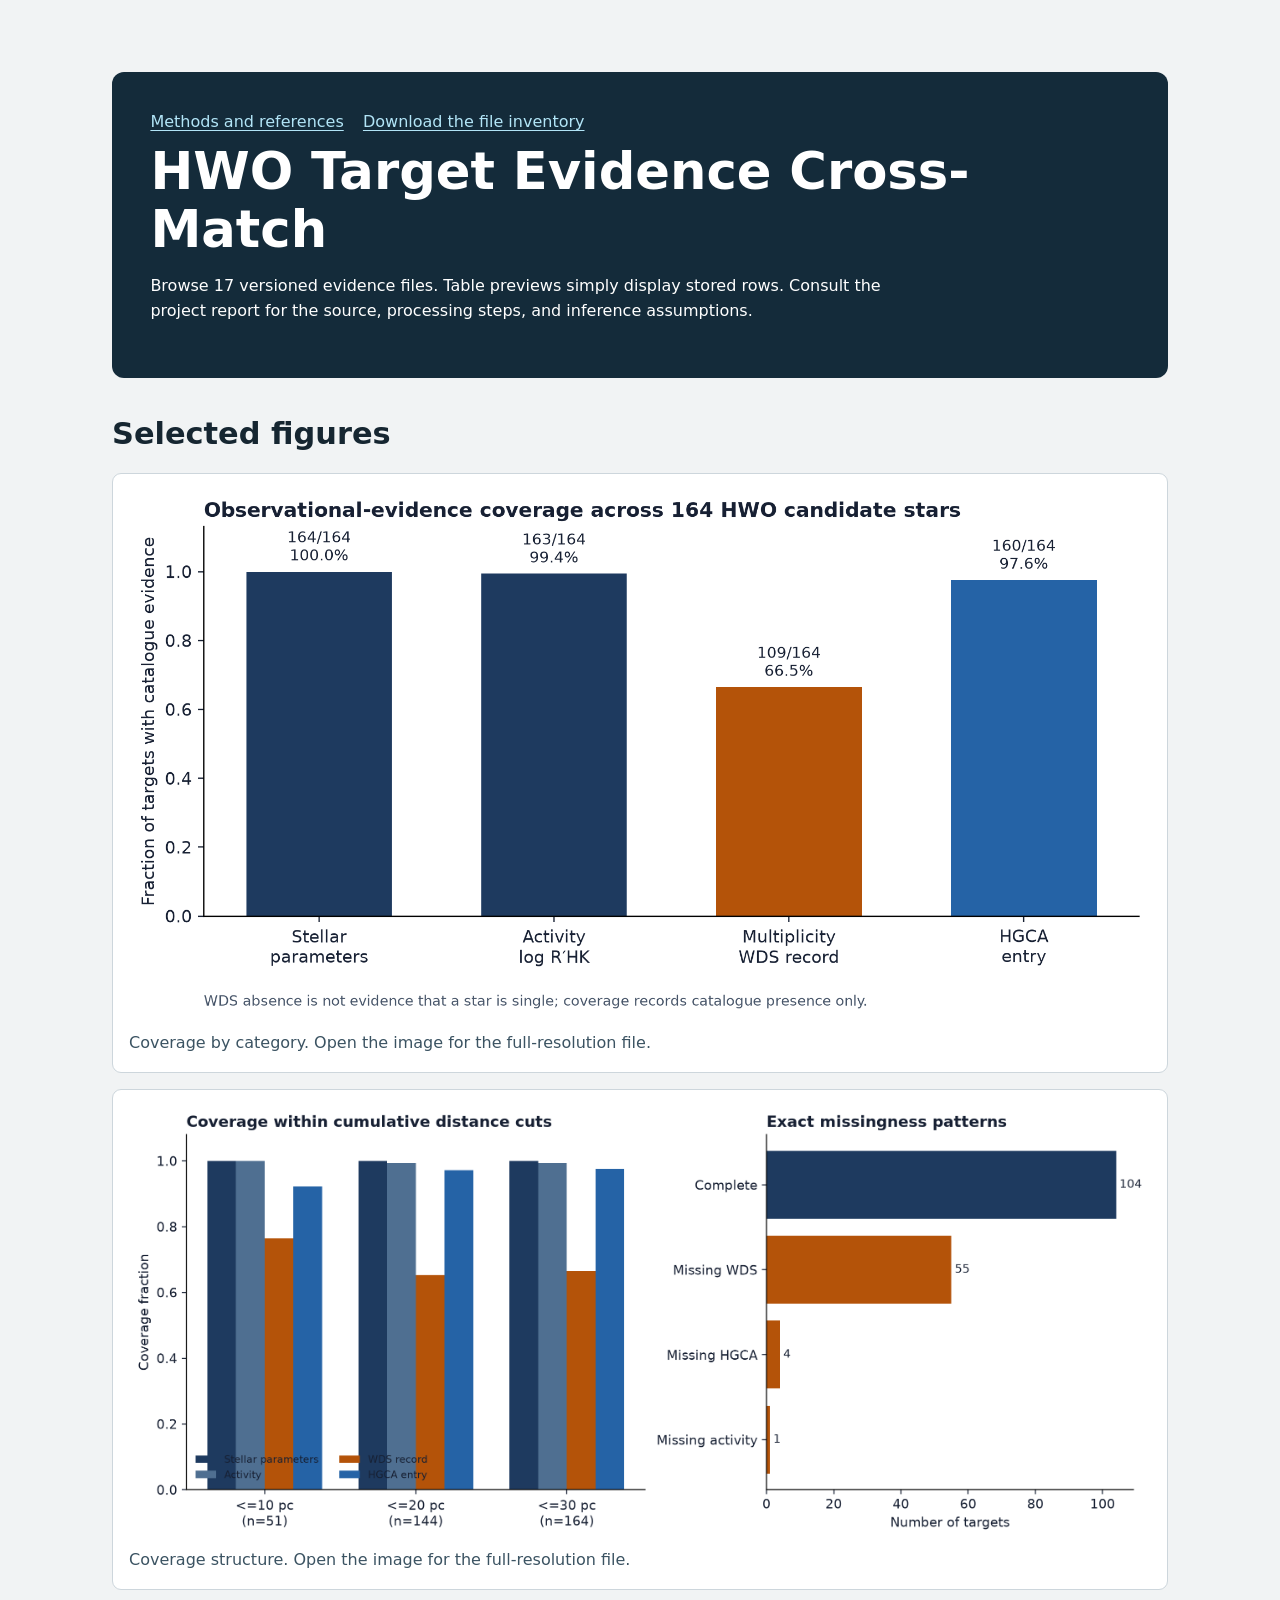
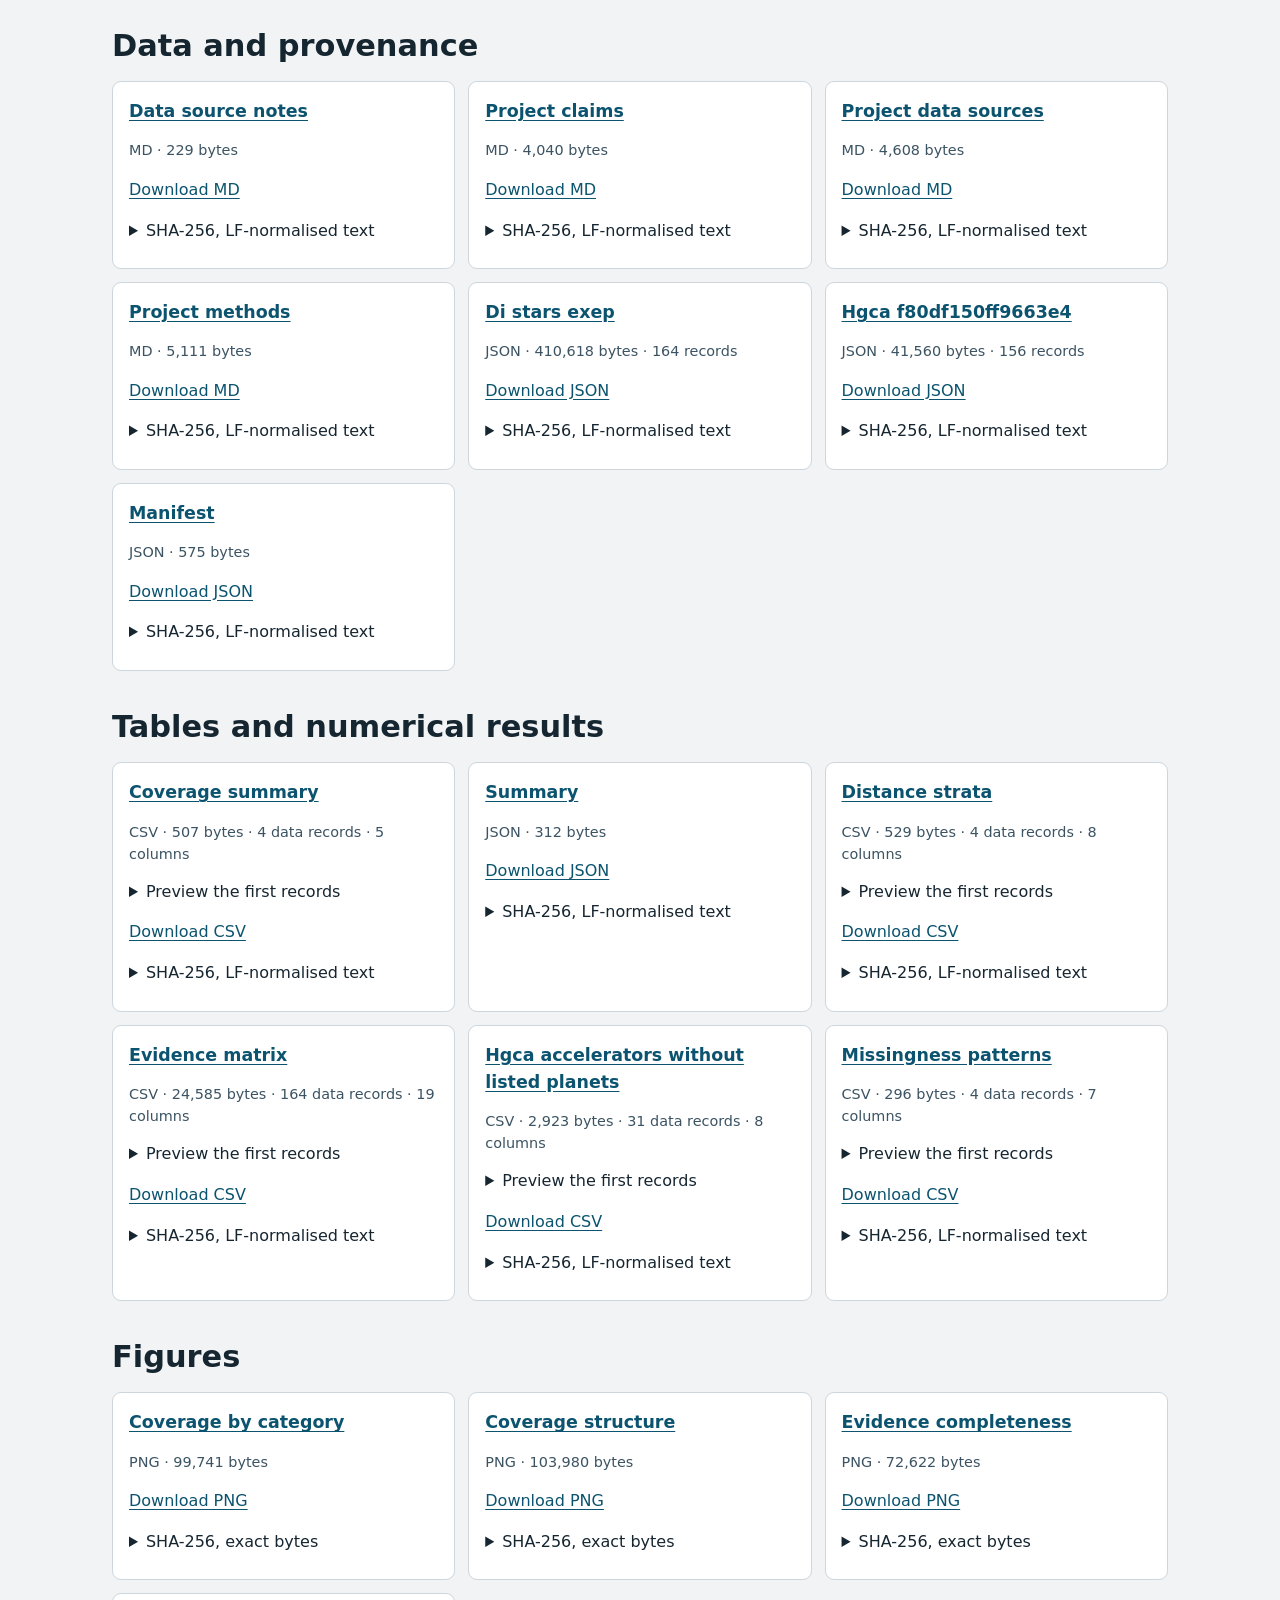
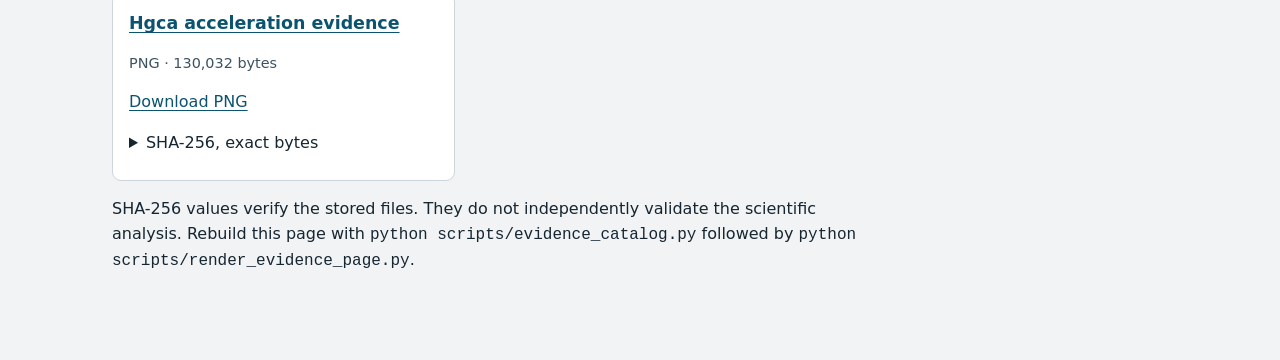
==== evidence.html @ 6e792c68 "Make the research figures and data downloadable from an evidence browser" ====
<!doctype html>
<html lang="en">
<head>
<meta charset="utf-8">
<meta name="viewport" content="width=device-width, initial-scale=1">
<title>HWO Target Evidence Cross-Match · Research evidence</title>
<style>
:root{color-scheme:light;background:#f1f3f4;color:#162631;font:1rem/1.55 system-ui,sans-serif}
*{box-sizing:border-box}main{max-width:74rem;margin:auto;padding:clamp(1rem,5vw,4rem)}
header{background:#142b3a;color:#fff;padding:clamp(1rem,3vw,2.75rem);border-radius:12px}
h1{max-width:30ch;font-size:clamp(1.7rem,4.5vw,3.2rem);line-height:1.12;margin:.5rem 0 0}
h2{font-size:clamp(1.35rem,3vw,1.9rem);margin:2rem 0 .75rem}h3{font-size:1.09rem;margin:0}
header p,figcaption,.scope{max-width:76ch}a{color:#0b536e;text-underline-offset:.16em}
header a{color:#b2e5f7}nav{display:flex;gap:.75rem 1.2rem;flex-wrap:wrap}
.grid{display:grid;grid-template-columns:repeat(auto-fit,minmax(min(100%,17rem),1fr));gap:.8rem}
article,figure{background:#fff;border:1px solid #cdd6dc;border-radius:9px;padding:1rem;min-width:0}
figure{margin:1rem 0}img{display:block;max-width:100%;height:auto;margin:auto}
figcaption{margin-top:.6rem;color:#3b5362}.meta{color:#3b5362;font-size:.9rem}
details{margin:.55rem 0}summary{cursor:pointer}code{overflow-wrap:anywhere}
.table-scroll{overflow:auto}table{border-collapse:collapse;width:100%;font-size:.85rem}
th,td{text-align:left;vertical-align:top;padding:.4rem;border-bottom:1px solid #dce3e7}
a:focus-visible,summary:focus-visible{outline:2px solid #7b4107;outline-offset:3px}
</style>
</head>
<body>
<main>
<header>
<nav aria-label="Evidence links"><a href="https://github.com/Biswajit1999/hwo-target-evidence-atlas#readme">Methods and references</a><a href="evidence/manifest.json" download>Download the file inventory</a></nav>
<h1>HWO Target Evidence Cross-Match</h1>
<p>Browse 17 versioned evidence files. Table previews simply display stored rows. Consult the project report for the source, processing steps, and inference assumptions.</p>
</header>
<section><h2>Selected figures</h2><figure><a href="results/figures/coverage_by_category.png"><img src="results/figures/coverage_by_category.png" loading="lazy" alt="Coverage by category"></a><figcaption>Coverage by category. Open the image for the full-resolution file.</figcaption></figure><figure><a href="results/figures/coverage_structure.png"><img src="results/figures/coverage_structure.png" loading="lazy" alt="Coverage structure"></a><figcaption>Coverage structure. Open the image for the full-resolution file.</figcaption></figure></section>
<section><h2>Data and provenance</h2><div class="grid"><article><h3><a href="data/README.md">Data source notes</a></h3><p class="meta">MD · 229 bytes</p><p><a href="data/README.md" download>Download MD</a></p><details><summary>SHA-256, LF-normalised text</summary><code>39d15d579d8a4955092c58c7e8d68d0d3563ebbd5b51e72bceced465296617ea</code></details></article><article><h3><a href="docs/CLAIMS.md">Project claims</a></h3><p class="meta">MD · 4,040 bytes</p><p><a href="docs/CLAIMS.md" download>Download MD</a></p><details><summary>SHA-256, LF-normalised text</summary><code>4334b7b94390c8870b6b02a334f03920889e8eddbcdbd2f4cf27984c4a866766</code></details></article><article><h3><a href="docs/DATA_SOURCES.md">Project data sources</a></h3><p class="meta">MD · 4,608 bytes</p><p><a href="docs/DATA_SOURCES.md" download>Download MD</a></p><details><summary>SHA-256, LF-normalised text</summary><code>7100927f5a1cb0c83c0d65c853de370bfa46405f407516024a13e36fcf709c3d</code></details></article><article><h3><a href="docs/METHODS.md">Project methods</a></h3><p class="meta">MD · 5,111 bytes</p><p><a href="docs/METHODS.md" download>Download MD</a></p><details><summary>SHA-256, LF-normalised text</summary><code>ff60a6d03ab533f0507cddcc06b951f209b3cbe1bf1d2b11e1d046494988d4e9</code></details></article><article><h3><a href="data/cache/di_stars_exep.json">Di stars exep</a></h3><p class="meta">JSON · 410,618 bytes · 164 records</p><p><a href="data/cache/di_stars_exep.json" download>Download JSON</a></p><details><summary>SHA-256, LF-normalised text</summary><code>034f2b7a6fc7b42829d43442932e216040d2cd425d7d0808758b09d5afb94466</code></details></article><article><h3><a href="data/cache/hgca_f80df150ff9663e4.json">Hgca f80df150ff9663e4</a></h3><p class="meta">JSON · 41,560 bytes · 156 records</p><p><a href="data/cache/hgca_f80df150ff9663e4.json" download>Download JSON</a></p><details><summary>SHA-256, LF-normalised text</summary><code>3730718c8bf0d7c775170aadebb891b98f46596f1f153c73f7b8894b54b34667</code></details></article><article><h3><a href="data/cache/manifest.json">Manifest</a></h3><p class="meta">JSON · 575 bytes</p><p><a href="data/cache/manifest.json" download>Download JSON</a></p><details><summary>SHA-256, LF-normalised text</summary><code>ba4cd8ce3fb5c1b0d21b8a473f54897793a7b4fb126b3c6180c1fe3ec54f0d39</code></details></article></div></section><section><h2>Tables and numerical results</h2><div class="grid"><article><h3><a href="results/coverage_summary.csv">Coverage summary</a></h3><p class="meta">CSV · 507 bytes · 4 data records · 5 columns</p><details><summary>Preview the first records</summary><div class="table-scroll"><table aria-label="First records from this file"><thead><tr><th scope="col">category</th><th scope="col">description</th><th scope="col">n_present</th><th scope="col">n_total</th><th scope="col">fraction_present</th></tr></thead><tbody><tr><td>stellar_parameters</td><td>Teff, mass, radius, and logg all measured (NASA Exoplanet Archive)</td><td>164</td><td>164</td><td>1.0</td></tr><tr><td>activity</td><td>Chromospheric activity index log(R&#x27;HK) measured</td><td>163</td><td>164</td><td>0.9939024390243902</td></tr><tr><td>multiplicity</td><td>Washington Double Star catalog cross-match exists (presence of a record, not a Y/N single-star determination)</td><td>109</td><td>164</td><td>0.6646341463414634</td></tr><tr><td>astrometric_acceleration</td><td>Star has a Hipparcos-Gaia Catalog of Accelerations (HGCA) entry</td><td>160</td><td>164</td><td>0.975609756097561</td></tr></tbody></table></div></details><p><a href="results/coverage_summary.csv" download>Download CSV</a></p><details><summary>SHA-256, LF-normalised text</summary><code>cd4bbc855288839fb9a140cfdf0930e9ad16c8bba87012137b298ee17fb5ebee</code></details></article><article><h3><a href="results/summary.json">Summary</a></h3><p class="meta">JSON · 312 bytes</p><p><a href="results/summary.json" download>Download JSON</a></p><details><summary>SHA-256, LF-normalised text</summary><code>67e0e99bfe7691d281ea8eb296a941ef749bf1f4c1b286c3c131d2e7e067b64e</code></details></article><article><h3><a href="results/distance_strata.csv">Distance strata</a></h3><p class="meta">CSV · 529 bytes · 4 data records · 8 columns</p><details><summary>Preview the first records</summary><div class="table-scroll"><table aria-label="First records from this file"><thead><tr><th scope="col">distance_stratum</th><th scope="col">max_distance_pc</th><th scope="col">n_targets</th><th scope="col">stellar_parameters_fraction</th><th scope="col">activity_fraction</th><th scope="col">multiplicity_fraction</th><th scope="col">astrometric_acceleration_fraction</th></tr></thead><tbody><tr><td>&lt;=10 pc</td><td>10.0</td><td>51</td><td>1.0</td><td>1.0</td><td>0.7647058823529411</td><td>0.9215686274509803</td></tr><tr><td>&lt;=20 pc</td><td>20.0</td><td>144</td><td>1.0</td><td>0.9930555555555556</td><td>0.6527777777777778</td><td>0.9722222222222222</td></tr><tr><td>&lt;=30 pc</td><td>30.0</td><td>164</td><td>1.0</td><td>0.9939024390243902</td><td>0.6646341463414634</td><td>0.975609756097561</td></tr><tr><td>all</td><td></td><td>164</td><td>1.0</td><td>0.9939024390243902</td><td>0.6646341463414634</td><td>0.975609756097561</td></tr></tbody></table></div></details><p><a href="results/distance_strata.csv" download>Download CSV</a></p><details><summary>SHA-256, LF-normalised text</summary><code>b7dd1f69c2452f193780707471558302c0333f2abebd05dcdecc4ee06d24a786</code></details></article><article><h3><a href="results/evidence_matrix.csv">Evidence matrix</a></h3><p class="meta">CSV · 24,585 bytes · 164 data records · 19 columns</p><details><summary>Preview the first records</summary><div class="table-scroll"><table aria-label="First records from this file"><thead><tr><th scope="col">target_id</th><th scope="col">hip_name</th><th scope="col">hd_name</th><th scope="col">hip_number</th><th scope="col">sy_dist</th><th scope="col">sy_planets_flag</th><th scope="col">sy_disks_flag</th></tr></thead><tbody><tr><td>hwo-d8db80e6c268807f</td><td>HIP 41926</td><td>HD 72673</td><td>41926</td><td>12.1643</td><td>N</td><td>N</td></tr><tr><td>hwo-c03957d64b1f36cb</td><td>HIP 42438</td><td>HD 72905</td><td>42438</td><td>14.4388</td><td>N</td><td>Y</td></tr><tr><td>hwo-f9b0865dbe4ced35</td><td>HIP 42808</td><td>HD 74576</td><td>42808</td><td>11.1917</td><td>N</td><td>N</td></tr><tr><td>hwo-db19849dc3237a1e</td><td>HIP 43587</td><td>HD 75732 A</td><td>43587</td><td>12.5868</td><td>Y</td><td>N</td></tr></tbody></table></div></details><p><a href="results/evidence_matrix.csv" download>Download CSV</a></p><details><summary>SHA-256, LF-normalised text</summary><code>4b6edc88cefa993beebb3d5d4d2be7ee1a2914f968dd181ac5d102a22cdde634</code></details></article><article><h3><a href="results/hgca_accelerators_without_listed_planets.csv">Hgca accelerators without listed planets</a></h3><p class="meta">CSV · 2,923 bytes · 31 data records · 8 columns</p><details><summary>Preview the first records</summary><div class="table-scroll"><table aria-label="First records from this file"><thead><tr><th scope="col">target_id</th><th scope="col">hip_name</th><th scope="col">hd_name</th><th scope="col">sy_planets_flag</th><th scope="col">hgca_chi2</th><th scope="col">hgca_accel_pvalue</th><th scope="col">hgca_accel_qvalue</th></tr></thead><tbody><tr><td>hwo-35fdd019731e3ea2</td><td>HIP 72659</td><td>HD 131156 A</td><td>N</td><td>11500.0</td><td>0.0</td><td>0.0</td></tr><tr><td>hwo-a94c754468553e12</td><td>HIP 77052</td><td>HD 140538 A</td><td>N</td><td>4965.0</td><td>0.0</td><td>0.0</td></tr><tr><td>hwo-9e40bdd178f8293f</td><td>HIP 72659</td><td>HD 131156 B</td><td>N</td><td>11500.0</td><td>0.0</td><td>0.0</td></tr><tr><td>hwo-7b2e6dbe6d799ac7</td><td>HIP 12843</td><td>HD 17206</td><td>N</td><td>4366.0</td><td>0.0</td><td>0.0</td></tr></tbody></table></div></details><p><a href="results/hgca_accelerators_without_listed_planets.csv" download>Download CSV</a></p><details><summary>SHA-256, LF-normalised text</summary><code>a0e5bf882fa5ad9120cee211516319b95ebf238af64948ed23698fb57d686219</code></details></article><article><h3><a href="results/missingness_patterns.csv">Missingness patterns</a></h3><p class="meta">CSV · 296 bytes · 4 data records · 7 columns</p><details><summary>Preview the first records</summary><div class="table-scroll"><table aria-label="First records from this file"><thead><tr><th scope="col">stellar_parameters</th><th scope="col">activity</th><th scope="col">multiplicity</th><th scope="col">astrometric_acceleration</th><th scope="col">n_targets</th><th scope="col">fraction_targets</th><th scope="col">n_categories_present</th></tr></thead><tbody><tr><td>True</td><td>True</td><td>True</td><td>True</td><td>104</td><td>0.6341463414634146</td><td>4</td></tr><tr><td>True</td><td>True</td><td>False</td><td>True</td><td>55</td><td>0.3353658536585366</td><td>3</td></tr><tr><td>True</td><td>True</td><td>True</td><td>False</td><td>4</td><td>0.024390243902439025</td><td>3</td></tr><tr><td>True</td><td>False</td><td>True</td><td>True</td><td>1</td><td>0.006097560975609756</td><td>3</td></tr></tbody></table></div></details><p><a href="results/missingness_patterns.csv" download>Download CSV</a></p><details><summary>SHA-256, LF-normalised text</summary><code>f5e0f704c66f9c038789b1a479c0bc89d1b2ed7bbb0e90724aab0caac1346e63</code></details></article></div></section><section><h2>Figures</h2><div class="grid"><article><h3><a href="results/figures/coverage_by_category.png">Coverage by category</a></h3><p class="meta">PNG · 99,741 bytes</p><p><a href="results/figures/coverage_by_category.png" download>Download PNG</a></p><details><summary>SHA-256, exact bytes</summary><code>c392df8f5e4fb43c7db6b8983e2a6c41d0b51e17a407bbd36917fec9e5f67759</code></details></article><article><h3><a href="results/figures/coverage_structure.png">Coverage structure</a></h3><p class="meta">PNG · 103,980 bytes</p><p><a href="results/figures/coverage_structure.png" download>Download PNG</a></p><details><summary>SHA-256, exact bytes</summary><code>ca83de804110b28917ba58df2ec6c0a8c091fb6978d9449e537d193ff8c5c335</code></details></article><article><h3><a href="results/figures/evidence_completeness.png">Evidence completeness</a></h3><p class="meta">PNG · 72,622 bytes</p><p><a href="results/figures/evidence_completeness.png" download>Download PNG</a></p><details><summary>SHA-256, exact bytes</summary><code>51ed0e825835c3762871d936de3dff9aea36a9422d86241027be204d70b77a30</code></details></article><article><h3><a href="results/figures/hgca_acceleration_evidence.png">Hgca acceleration evidence</a></h3><p class="meta">PNG · 130,032 bytes</p><p><a href="results/figures/hgca_acceleration_evidence.png" download>Download PNG</a></p><details><summary>SHA-256, exact bytes</summary><code>50217cf7c6cd05c6ac1a5cc1f10303bbcc44a4618ca7c39331c65d2d88037e10</code></details></article></div></section>
<p class="scope">SHA-256 values verify the stored files. They do not independently validate the scientific analysis. Rebuild this page with <code>python scripts/evidence_catalog.py</code> followed by <code>python scripts/render_evidence_page.py</code>.</p>
</main>
</body>
</html>
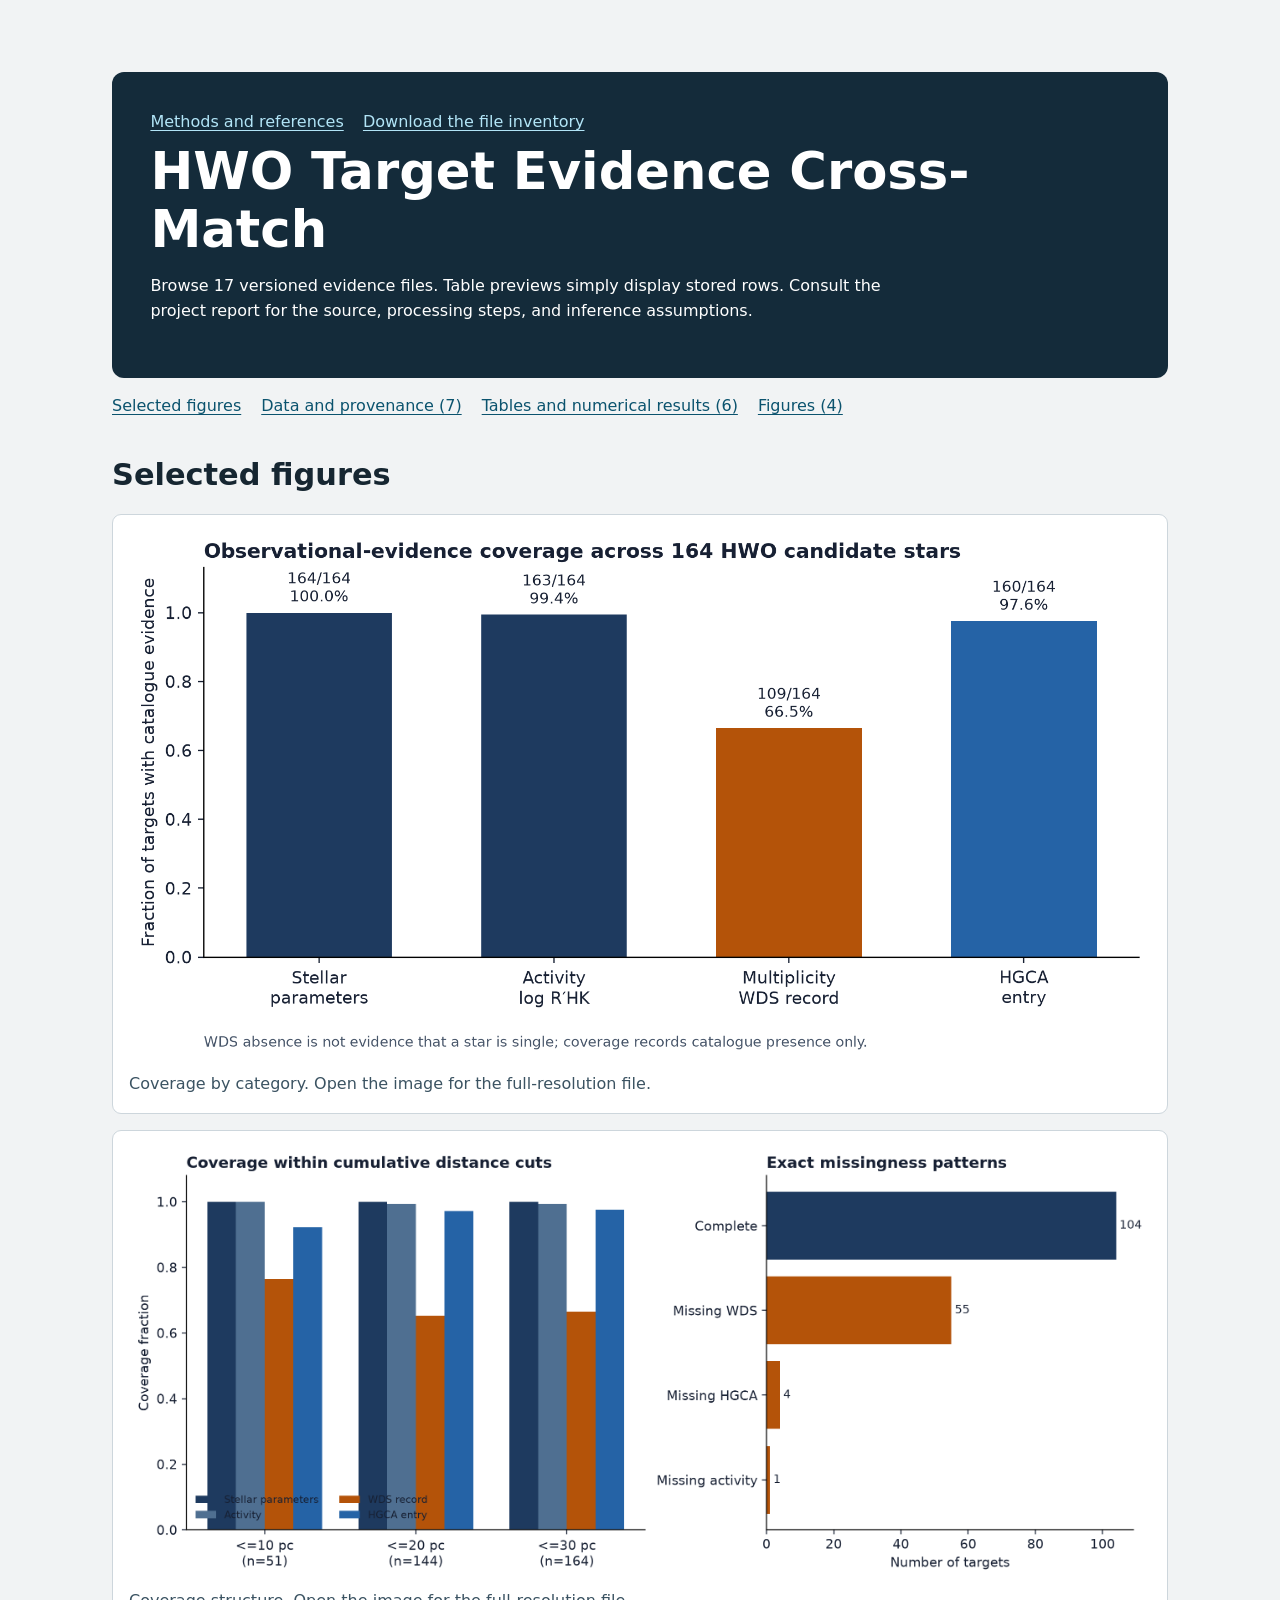
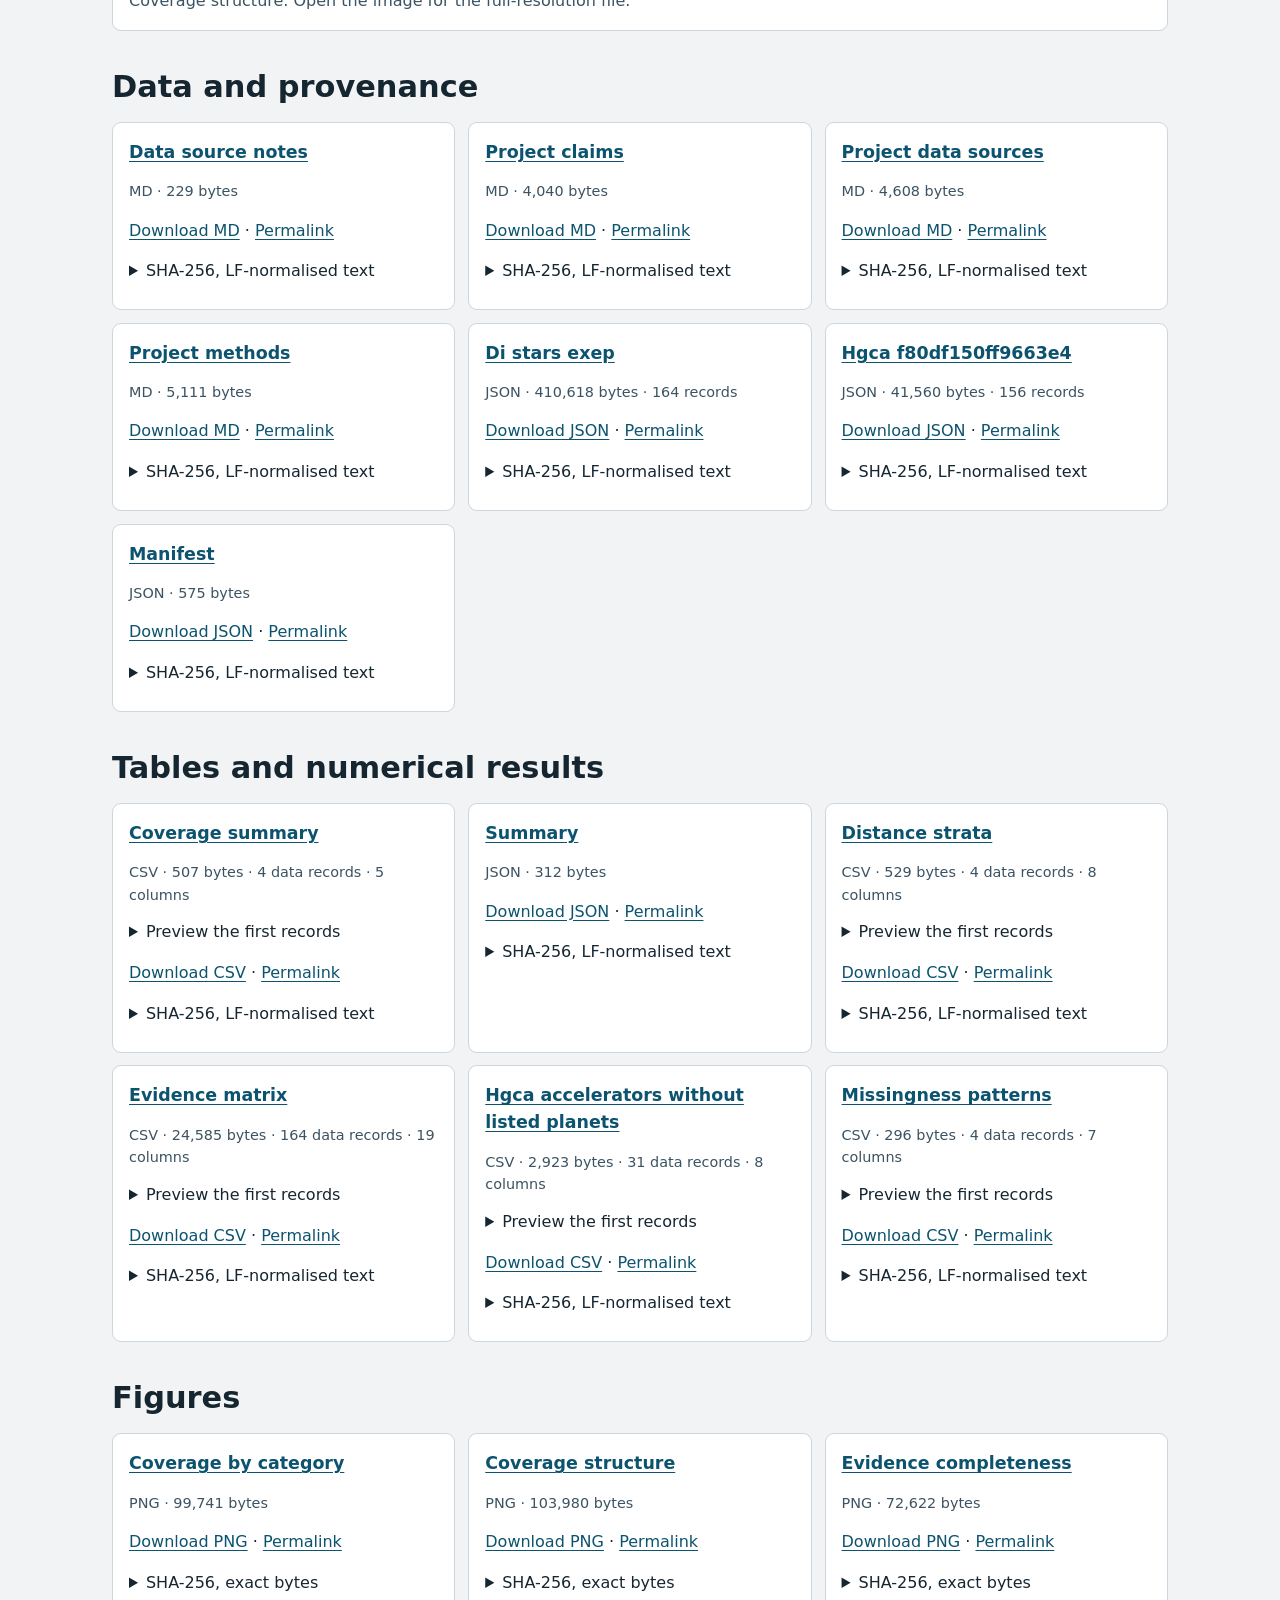
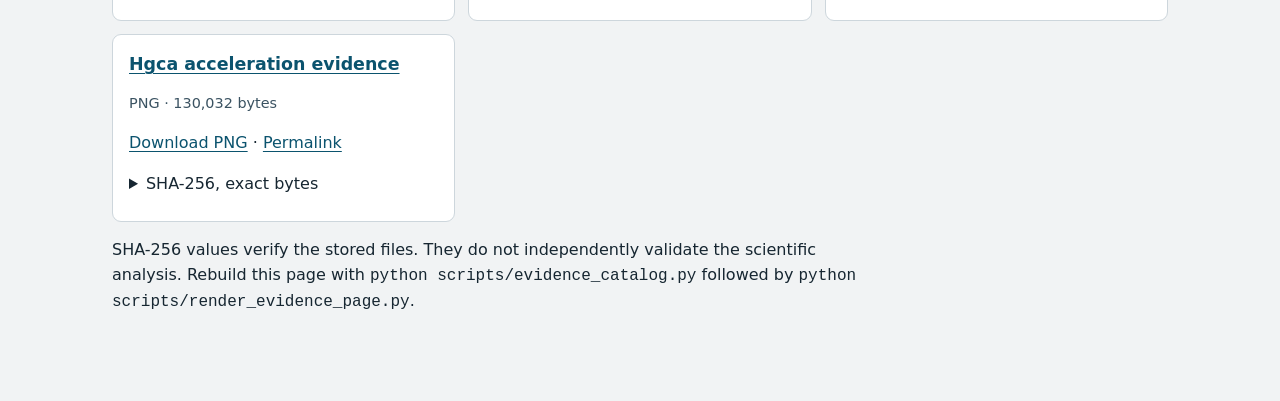
==== commit deef1aa8: "Make evidence sections and individual files directly linkable" ====
--- a/evidence.html
+++ b/evidence.html
@@ -19,18 +19,25 @@
 details{margin:.55rem 0}summary{cursor:pointer}code{overflow-wrap:anywhere}
 .table-scroll{overflow:auto}table{border-collapse:collapse;width:100%;font-size:.85rem}
 th,td{text-align:left;vertical-align:top;padding:.4rem;border-bottom:1px solid #dce3e7}
-a:focus-visible,summary:focus-visible{outline:2px solid #7b4107;outline-offset:3px}
+.index ul{display:flex;flex-wrap:wrap;gap:.5rem 1.25rem;margin:1rem 0 0;padding:0;list-style:none}
+.skip{position:absolute;top:0;left:.5rem;background:#fff;padding:.7rem;transform:translateY(-120%)}
+.skip:focus{transform:none;z-index:1}article:target{outline:3px solid #44687d;scroll-margin-top:1rem}
+.table-scroll:focus-visible,a:focus-visible,summary:focus-visible{outline:2px solid #7b4107;outline-offset:3px}
 </style>
 </head>
 <body>
+<a class="skip" href="#evidence-content">Skip to file list</a>
 <main>
 <header>
 <nav aria-label="Evidence links"><a href="https://github.com/Biswajit1999/hwo-target-evidence-atlas#readme">Methods and references</a><a href="evidence/manifest.json" download>Download the file inventory</a></nav>
 <h1>HWO Target Evidence Cross-Match</h1>
 <p>Browse 17 versioned evidence files. Table previews simply display stored rows. Consult the project report for the source, processing steps, and inference assumptions.</p>
 </header>
-<section><h2>Selected figures</h2><figure><a href="results/figures/coverage_by_category.png"><img src="results/figures/coverage_by_category.png" loading="lazy" alt="Coverage by category"></a><figcaption>Coverage by category. Open the image for the full-resolution file.</figcaption></figure><figure><a href="results/figures/coverage_structure.png"><img src="results/figures/coverage_structure.png" loading="lazy" alt="Coverage structure"></a><figcaption>Coverage structure. Open the image for the full-resolution file.</figcaption></figure></section>
-<section><h2>Data and provenance</h2><div class="grid"><article><h3><a href="data/README.md">Data source notes</a></h3><p class="meta">MD · 229 bytes</p><p><a href="data/README.md" download>Download MD</a></p><details><summary>SHA-256, LF-normalised text</summary><code>39d15d579d8a4955092c58c7e8d68d0d3563ebbd5b51e72bceced465296617ea</code></details></article><article><h3><a href="docs/CLAIMS.md">Project claims</a></h3><p class="meta">MD · 4,040 bytes</p><p><a href="docs/CLAIMS.md" download>Download MD</a></p><details><summary>SHA-256, LF-normalised text</summary><code>4334b7b94390c8870b6b02a334f03920889e8eddbcdbd2f4cf27984c4a866766</code></details></article><article><h3><a href="docs/DATA_SOURCES.md">Project data sources</a></h3><p class="meta">MD · 4,608 bytes</p><p><a href="docs/DATA_SOURCES.md" download>Download MD</a></p><details><summary>SHA-256, LF-normalised text</summary><code>7100927f5a1cb0c83c0d65c853de370bfa46405f407516024a13e36fcf709c3d</code></details></article><article><h3><a href="docs/METHODS.md">Project methods</a></h3><p class="meta">MD · 5,111 bytes</p><p><a href="docs/METHODS.md" download>Download MD</a></p><details><summary>SHA-256, LF-normalised text</summary><code>ff60a6d03ab533f0507cddcc06b951f209b3cbe1bf1d2b11e1d046494988d4e9</code></details></article><article><h3><a href="data/cache/di_stars_exep.json">Di stars exep</a></h3><p class="meta">JSON · 410,618 bytes · 164 records</p><p><a href="data/cache/di_stars_exep.json" download>Download JSON</a></p><details><summary>SHA-256, LF-normalised text</summary><code>034f2b7a6fc7b42829d43442932e216040d2cd425d7d0808758b09d5afb94466</code></details></article><article><h3><a href="data/cache/hgca_f80df150ff9663e4.json">Hgca f80df150ff9663e4</a></h3><p class="meta">JSON · 41,560 bytes · 156 records</p><p><a href="data/cache/hgca_f80df150ff9663e4.json" download>Download JSON</a></p><details><summary>SHA-256, LF-normalised text</summary><code>3730718c8bf0d7c775170aadebb891b98f46596f1f153c73f7b8894b54b34667</code></details></article><article><h3><a href="data/cache/manifest.json">Manifest</a></h3><p class="meta">JSON · 575 bytes</p><p><a href="data/cache/manifest.json" download>Download JSON</a></p><details><summary>SHA-256, LF-normalised text</summary><code>ba4cd8ce3fb5c1b0d21b8a473f54897793a7b4fb126b3c6180c1fe3ec54f0d39</code></details></article></div></section><section><h2>Tables and numerical results</h2><div class="grid"><article><h3><a href="results/coverage_summary.csv">Coverage summary</a></h3><p class="meta">CSV · 507 bytes · 4 data records · 5 columns</p><details><summary>Preview the first records</summary><div class="table-scroll"><table aria-label="First records from this file"><thead><tr><th scope="col">category</th><th scope="col">description</th><th scope="col">n_present</th><th scope="col">n_total</th><th scope="col">fraction_present</th></tr></thead><tbody><tr><td>stellar_parameters</td><td>Teff, mass, radius, and logg all measured (NASA Exoplanet Archive)</td><td>164</td><td>164</td><td>1.0</td></tr><tr><td>activity</td><td>Chromospheric activity index log(R&#x27;HK) measured</td><td>163</td><td>164</td><td>0.9939024390243902</td></tr><tr><td>multiplicity</td><td>Washington Double Star catalog cross-match exists (presence of a record, not a Y/N single-star determination)</td><td>109</td><td>164</td><td>0.6646341463414634</td></tr><tr><td>astrometric_acceleration</td><td>Star has a Hipparcos-Gaia Catalog of Accelerations (HGCA) entry</td><td>160</td><td>164</td><td>0.975609756097561</td></tr></tbody></table></div></details><p><a href="results/coverage_summary.csv" download>Download CSV</a></p><details><summary>SHA-256, LF-normalised text</summary><code>cd4bbc855288839fb9a140cfdf0930e9ad16c8bba87012137b298ee17fb5ebee</code></details></article><article><h3><a href="results/summary.json">Summary</a></h3><p class="meta">JSON · 312 bytes</p><p><a href="results/summary.json" download>Download JSON</a></p><details><summary>SHA-256, LF-normalised text</summary><code>67e0e99bfe7691d281ea8eb296a941ef749bf1f4c1b286c3c131d2e7e067b64e</code></details></article><article><h3><a href="results/distance_strata.csv">Distance strata</a></h3><p class="meta">CSV · 529 bytes · 4 data records · 8 columns</p><details><summary>Preview the first records</summary><div class="table-scroll"><table aria-label="First records from this file"><thead><tr><th scope="col">distance_stratum</th><th scope="col">max_distance_pc</th><th scope="col">n_targets</th><th scope="col">stellar_parameters_fraction</th><th scope="col">activity_fraction</th><th scope="col">multiplicity_fraction</th><th scope="col">astrometric_acceleration_fraction</th></tr></thead><tbody><tr><td>&lt;=10 pc</td><td>10.0</td><td>51</td><td>1.0</td><td>1.0</td><td>0.7647058823529411</td><td>0.9215686274509803</td></tr><tr><td>&lt;=20 pc</td><td>20.0</td><td>144</td><td>1.0</td><td>0.9930555555555556</td><td>0.6527777777777778</td><td>0.9722222222222222</td></tr><tr><td>&lt;=30 pc</td><td>30.0</td><td>164</td><td>1.0</td><td>0.9939024390243902</td><td>0.6646341463414634</td><td>0.975609756097561</td></tr><tr><td>all</td><td></td><td>164</td><td>1.0</td><td>0.9939024390243902</td><td>0.6646341463414634</td><td>0.975609756097561</td></tr></tbody></table></div></details><p><a href="results/distance_strata.csv" download>Download CSV</a></p><details><summary>SHA-256, LF-normalised text</summary><code>b7dd1f69c2452f193780707471558302c0333f2abebd05dcdecc4ee06d24a786</code></details></article><article><h3><a href="results/evidence_matrix.csv">Evidence matrix</a></h3><p class="meta">CSV · 24,585 bytes · 164 data records · 19 columns</p><details><summary>Preview the first records</summary><div class="table-scroll"><table aria-label="First records from this file"><thead><tr><th scope="col">target_id</th><th scope="col">hip_name</th><th scope="col">hd_name</th><th scope="col">hip_number</th><th scope="col">sy_dist</th><th scope="col">sy_planets_flag</th><th scope="col">sy_disks_flag</th></tr></thead><tbody><tr><td>hwo-d8db80e6c268807f</td><td>HIP 41926</td><td>HD 72673</td><td>41926</td><td>12.1643</td><td>N</td><td>N</td></tr><tr><td>hwo-c03957d64b1f36cb</td><td>HIP 42438</td><td>HD 72905</td><td>42438</td><td>14.4388</td><td>N</td><td>Y</td></tr><tr><td>hwo-f9b0865dbe4ced35</td><td>HIP 42808</td><td>HD 74576</td><td>42808</td><td>11.1917</td><td>N</td><td>N</td></tr><tr><td>hwo-db19849dc3237a1e</td><td>HIP 43587</td><td>HD 75732 A</td><td>43587</td><td>12.5868</td><td>Y</td><td>N</td></tr></tbody></table></div></details><p><a href="results/evidence_matrix.csv" download>Download CSV</a></p><details><summary>SHA-256, LF-normalised text</summary><code>4b6edc88cefa993beebb3d5d4d2be7ee1a2914f968dd181ac5d102a22cdde634</code></details></article><article><h3><a href="results/hgca_accelerators_without_listed_planets.csv">Hgca accelerators without listed planets</a></h3><p class="meta">CSV · 2,923 bytes · 31 data records · 8 columns</p><details><summary>Preview the first records</summary><div class="table-scroll"><table aria-label="First records from this file"><thead><tr><th scope="col">target_id</th><th scope="col">hip_name</th><th scope="col">hd_name</th><th scope="col">sy_planets_flag</th><th scope="col">hgca_chi2</th><th scope="col">hgca_accel_pvalue</th><th scope="col">hgca_accel_qvalue</th></tr></thead><tbody><tr><td>hwo-35fdd019731e3ea2</td><td>HIP 72659</td><td>HD 131156 A</td><td>N</td><td>11500.0</td><td>0.0</td><td>0.0</td></tr><tr><td>hwo-a94c754468553e12</td><td>HIP 77052</td><td>HD 140538 A</td><td>N</td><td>4965.0</td><td>0.0</td><td>0.0</td></tr><tr><td>hwo-9e40bdd178f8293f</td><td>HIP 72659</td><td>HD 131156 B</td><td>N</td><td>11500.0</td><td>0.0</td><td>0.0</td></tr><tr><td>hwo-7b2e6dbe6d799ac7</td><td>HIP 12843</td><td>HD 17206</td><td>N</td><td>4366.0</td><td>0.0</td><td>0.0</td></tr></tbody></table></div></details><p><a href="results/hgca_accelerators_without_listed_planets.csv" download>Download CSV</a></p><details><summary>SHA-256, LF-normalised text</summary><code>a0e5bf882fa5ad9120cee211516319b95ebf238af64948ed23698fb57d686219</code></details></article><article><h3><a href="results/missingness_patterns.csv">Missingness patterns</a></h3><p class="meta">CSV · 296 bytes · 4 data records · 7 columns</p><details><summary>Preview the first records</summary><div class="table-scroll"><table aria-label="First records from this file"><thead><tr><th scope="col">stellar_parameters</th><th scope="col">activity</th><th scope="col">multiplicity</th><th scope="col">astrometric_acceleration</th><th scope="col">n_targets</th><th scope="col">fraction_targets</th><th scope="col">n_categories_present</th></tr></thead><tbody><tr><td>True</td><td>True</td><td>True</td><td>True</td><td>104</td><td>0.6341463414634146</td><td>4</td></tr><tr><td>True</td><td>True</td><td>False</td><td>True</td><td>55</td><td>0.3353658536585366</td><td>3</td></tr><tr><td>True</td><td>True</td><td>True</td><td>False</td><td>4</td><td>0.024390243902439025</td><td>3</td></tr><tr><td>True</td><td>False</td><td>True</td><td>True</td><td>1</td><td>0.006097560975609756</td><td>3</td></tr></tbody></table></div></details><p><a href="results/missingness_patterns.csv" download>Download CSV</a></p><details><summary>SHA-256, LF-normalised text</summary><code>f5e0f704c66f9c038789b1a479c0bc89d1b2ed7bbb0e90724aab0caac1346e63</code></details></article></div></section><section><h2>Figures</h2><div class="grid"><article><h3><a href="results/figures/coverage_by_category.png">Coverage by category</a></h3><p class="meta">PNG · 99,741 bytes</p><p><a href="results/figures/coverage_by_category.png" download>Download PNG</a></p><details><summary>SHA-256, exact bytes</summary><code>c392df8f5e4fb43c7db6b8983e2a6c41d0b51e17a407bbd36917fec9e5f67759</code></details></article><article><h3><a href="results/figures/coverage_structure.png">Coverage structure</a></h3><p class="meta">PNG · 103,980 bytes</p><p><a href="results/figures/coverage_structure.png" download>Download PNG</a></p><details><summary>SHA-256, exact bytes</summary><code>ca83de804110b28917ba58df2ec6c0a8c091fb6978d9449e537d193ff8c5c335</code></details></article><article><h3><a href="results/figures/evidence_completeness.png">Evidence completeness</a></h3><p class="meta">PNG · 72,622 bytes</p><p><a href="results/figures/evidence_completeness.png" download>Download PNG</a></p><details><summary>SHA-256, exact bytes</summary><code>51ed0e825835c3762871d936de3dff9aea36a9422d86241027be204d70b77a30</code></details></article><article><h3><a href="results/figures/hgca_acceleration_evidence.png">Hgca acceleration evidence</a></h3><p class="meta">PNG · 130,032 bytes</p><p><a href="results/figures/hgca_acceleration_evidence.png" download>Download PNG</a></p><details><summary>SHA-256, exact bytes</summary><code>50217cf7c6cd05c6ac1a5cc1f10303bbcc44a4618ca7c39331c65d2d88037e10</code></details></article></div></section>
+<div id="evidence-content">
+<nav aria-label="On this page" class="index"><ul><li><a href="#selected-figures">Selected figures</a></li><li><a href="#group-data-and-provenance">Data and provenance (7)</a></li><li><a href="#group-tables-and-numerical-results">Tables and numerical results (6)</a></li><li><a href="#group-figures">Figures (4)</a></li></ul></nav>
+<section id="selected-figures"><h2>Selected figures</h2><figure><a href="results/figures/coverage_by_category.png"><img src="results/figures/coverage_by_category.png" loading="lazy" alt="Coverage by category"></a><figcaption>Coverage by category. Open the image for the full-resolution file.</figcaption></figure><figure><a href="results/figures/coverage_structure.png"><img src="results/figures/coverage_structure.png" loading="lazy" alt="Coverage structure"></a><figcaption>Coverage structure. Open the image for the full-resolution file.</figcaption></figure></section>
+<section id="group-data-and-provenance"><h2>Data and provenance</h2><div class="grid"><article id="file-5b17ec93fc259f65"><h3><a href="data/README.md">Data source notes</a></h3><p class="meta">MD · 229 bytes</p><p><a href="data/README.md" download>Download MD</a> · <a href="#file-5b17ec93fc259f65" aria-label="Link to Data source notes">Permalink</a></p><details><summary>SHA-256, LF-normalised text</summary><code>39d15d579d8a4955092c58c7e8d68d0d3563ebbd5b51e72bceced465296617ea</code></details></article><article id="file-10af86d621323541"><h3><a href="docs/CLAIMS.md">Project claims</a></h3><p class="meta">MD · 4,040 bytes</p><p><a href="docs/CLAIMS.md" download>Download MD</a> · <a href="#file-10af86d621323541" aria-label="Link to Project claims">Permalink</a></p><details><summary>SHA-256, LF-normalised text</summary><code>4334b7b94390c8870b6b02a334f03920889e8eddbcdbd2f4cf27984c4a866766</code></details></article><article id="file-daf0e18f6e39c888"><h3><a href="docs/DATA_SOURCES.md">Project data sources</a></h3><p class="meta">MD · 4,608 bytes</p><p><a href="docs/DATA_SOURCES.md" download>Download MD</a> · <a href="#file-daf0e18f6e39c888" aria-label="Link to Project data sources">Permalink</a></p><details><summary>SHA-256, LF-normalised text</summary><code>7100927f5a1cb0c83c0d65c853de370bfa46405f407516024a13e36fcf709c3d</code></details></article><article id="file-378d92fa329cda3d"><h3><a href="docs/METHODS.md">Project methods</a></h3><p class="meta">MD · 5,111 bytes</p><p><a href="docs/METHODS.md" download>Download MD</a> · <a href="#file-378d92fa329cda3d" aria-label="Link to Project methods">Permalink</a></p><details><summary>SHA-256, LF-normalised text</summary><code>ff60a6d03ab533f0507cddcc06b951f209b3cbe1bf1d2b11e1d046494988d4e9</code></details></article><article id="file-0420ef14cee62994"><h3><a href="data/cache/di_stars_exep.json">Di stars exep</a></h3><p class="meta">JSON · 410,618 bytes · 164 records</p><p><a href="data/cache/di_stars_exep.json" download>Download JSON</a> · <a href="#file-0420ef14cee62994" aria-label="Link to Di stars exep">Permalink</a></p><details><summary>SHA-256, LF-normalised text</summary><code>034f2b7a6fc7b42829d43442932e216040d2cd425d7d0808758b09d5afb94466</code></details></article><article id="file-3838f564b699719d"><h3><a href="data/cache/hgca_f80df150ff9663e4.json">Hgca f80df150ff9663e4</a></h3><p class="meta">JSON · 41,560 bytes · 156 records</p><p><a href="data/cache/hgca_f80df150ff9663e4.json" download>Download JSON</a> · <a href="#file-3838f564b699719d" aria-label="Link to Hgca f80df150ff9663e4">Permalink</a></p><details><summary>SHA-256, LF-normalised text</summary><code>3730718c8bf0d7c775170aadebb891b98f46596f1f153c73f7b8894b54b34667</code></details></article><article id="file-b04152e1614d1ea0"><h3><a href="data/cache/manifest.json">Manifest</a></h3><p class="meta">JSON · 575 bytes</p><p><a href="data/cache/manifest.json" download>Download JSON</a> · <a href="#file-b04152e1614d1ea0" aria-label="Link to Manifest">Permalink</a></p><details><summary>SHA-256, LF-normalised text</summary><code>ba4cd8ce3fb5c1b0d21b8a473f54897793a7b4fb126b3c6180c1fe3ec54f0d39</code></details></article></div></section><section id="group-tables-and-numerical-results"><h2>Tables and numerical results</h2><div class="grid"><article id="file-db774a45f864d978"><h3><a href="results/coverage_summary.csv">Coverage summary</a></h3><p class="meta">CSV · 507 bytes · 4 data records · 5 columns</p><details><summary>Preview the first records</summary><div class="table-scroll" tabindex="0" role="region" aria-label="Table preview"><table aria-label="First records from this file"><thead><tr><th scope="col">category</th><th scope="col">description</th><th scope="col">n_present</th><th scope="col">n_total</th><th scope="col">fraction_present</th></tr></thead><tbody><tr><td>stellar_parameters</td><td>Teff, mass, radius, and logg all measured (NASA Exoplanet Archive)</td><td>164</td><td>164</td><td>1.0</td></tr><tr><td>activity</td><td>Chromospheric activity index log(R&#x27;HK) measured</td><td>163</td><td>164</td><td>0.9939024390243902</td></tr><tr><td>multiplicity</td><td>Washington Double Star catalog cross-match exists (presence of a record, not a Y/N single-star determination)</td><td>109</td><td>164</td><td>0.6646341463414634</td></tr><tr><td>astrometric_acceleration</td><td>Star has a Hipparcos-Gaia Catalog of Accelerations (HGCA) entry</td><td>160</td><td>164</td><td>0.975609756097561</td></tr></tbody></table></div></details><p><a href="results/coverage_summary.csv" download>Download CSV</a> · <a href="#file-db774a45f864d978" aria-label="Link to Coverage summary">Permalink</a></p><details><summary>SHA-256, LF-normalised text</summary><code>cd4bbc855288839fb9a140cfdf0930e9ad16c8bba87012137b298ee17fb5ebee</code></details></article><article id="file-4c426579dbe34364"><h3><a href="results/summary.json">Summary</a></h3><p class="meta">JSON · 312 bytes</p><p><a href="results/summary.json" download>Download JSON</a> · <a href="#file-4c426579dbe34364" aria-label="Link to Summary">Permalink</a></p><details><summary>SHA-256, LF-normalised text</summary><code>67e0e99bfe7691d281ea8eb296a941ef749bf1f4c1b286c3c131d2e7e067b64e</code></details></article><article id="file-99dc7253f7ce0f2c"><h3><a href="results/distance_strata.csv">Distance strata</a></h3><p class="meta">CSV · 529 bytes · 4 data records · 8 columns</p><details><summary>Preview the first records</summary><div class="table-scroll" tabindex="0" role="region" aria-label="Table preview"><table aria-label="First records from this file"><thead><tr><th scope="col">distance_stratum</th><th scope="col">max_distance_pc</th><th scope="col">n_targets</th><th scope="col">stellar_parameters_fraction</th><th scope="col">activity_fraction</th><th scope="col">multiplicity_fraction</th><th scope="col">astrometric_acceleration_fraction</th></tr></thead><tbody><tr><td>&lt;=10 pc</td><td>10.0</td><td>51</td><td>1.0</td><td>1.0</td><td>0.7647058823529411</td><td>0.9215686274509803</td></tr><tr><td>&lt;=20 pc</td><td>20.0</td><td>144</td><td>1.0</td><td>0.9930555555555556</td><td>0.6527777777777778</td><td>0.9722222222222222</td></tr><tr><td>&lt;=30 pc</td><td>30.0</td><td>164</td><td>1.0</td><td>0.9939024390243902</td><td>0.6646341463414634</td><td>0.975609756097561</td></tr><tr><td>all</td><td></td><td>164</td><td>1.0</td><td>0.9939024390243902</td><td>0.6646341463414634</td><td>0.975609756097561</td></tr></tbody></table></div></details><p><a href="results/distance_strata.csv" download>Download CSV</a> · <a href="#file-99dc7253f7ce0f2c" aria-label="Link to Distance strata">Permalink</a></p><details><summary>SHA-256, LF-normalised text</summary><code>b7dd1f69c2452f193780707471558302c0333f2abebd05dcdecc4ee06d24a786</code></details></article><article id="file-97e9d3eeff85b54b"><h3><a href="results/evidence_matrix.csv">Evidence matrix</a></h3><p class="meta">CSV · 24,585 bytes · 164 data records · 19 columns</p><details><summary>Preview the first records</summary><div class="table-scroll" tabindex="0" role="region" aria-label="Table preview"><table aria-label="First records from this file"><thead><tr><th scope="col">target_id</th><th scope="col">hip_name</th><th scope="col">hd_name</th><th scope="col">hip_number</th><th scope="col">sy_dist</th><th scope="col">sy_planets_flag</th><th scope="col">sy_disks_flag</th></tr></thead><tbody><tr><td>hwo-d8db80e6c268807f</td><td>HIP 41926</td><td>HD 72673</td><td>41926</td><td>12.1643</td><td>N</td><td>N</td></tr><tr><td>hwo-c03957d64b1f36cb</td><td>HIP 42438</td><td>HD 72905</td><td>42438</td><td>14.4388</td><td>N</td><td>Y</td></tr><tr><td>hwo-f9b0865dbe4ced35</td><td>HIP 42808</td><td>HD 74576</td><td>42808</td><td>11.1917</td><td>N</td><td>N</td></tr><tr><td>hwo-db19849dc3237a1e</td><td>HIP 43587</td><td>HD 75732 A</td><td>43587</td><td>12.5868</td><td>Y</td><td>N</td></tr></tbody></table></div></details><p><a href="results/evidence_matrix.csv" download>Download CSV</a> · <a href="#file-97e9d3eeff85b54b" aria-label="Link to Evidence matrix">Permalink</a></p><details><summary>SHA-256, LF-normalised text</summary><code>4b6edc88cefa993beebb3d5d4d2be7ee1a2914f968dd181ac5d102a22cdde634</code></details></article><article id="file-bfa6feaa6f8c8752"><h3><a href="results/hgca_accelerators_without_listed_planets.csv">Hgca accelerators without listed planets</a></h3><p class="meta">CSV · 2,923 bytes · 31 data records · 8 columns</p><details><summary>Preview the first records</summary><div class="table-scroll" tabindex="0" role="region" aria-label="Table preview"><table aria-label="First records from this file"><thead><tr><th scope="col">target_id</th><th scope="col">hip_name</th><th scope="col">hd_name</th><th scope="col">sy_planets_flag</th><th scope="col">hgca_chi2</th><th scope="col">hgca_accel_pvalue</th><th scope="col">hgca_accel_qvalue</th></tr></thead><tbody><tr><td>hwo-35fdd019731e3ea2</td><td>HIP 72659</td><td>HD 131156 A</td><td>N</td><td>11500.0</td><td>0.0</td><td>0.0</td></tr><tr><td>hwo-a94c754468553e12</td><td>HIP 77052</td><td>HD 140538 A</td><td>N</td><td>4965.0</td><td>0.0</td><td>0.0</td></tr><tr><td>hwo-9e40bdd178f8293f</td><td>HIP 72659</td><td>HD 131156 B</td><td>N</td><td>11500.0</td><td>0.0</td><td>0.0</td></tr><tr><td>hwo-7b2e6dbe6d799ac7</td><td>HIP 12843</td><td>HD 17206</td><td>N</td><td>4366.0</td><td>0.0</td><td>0.0</td></tr></tbody></table></div></details><p><a href="results/hgca_accelerators_without_listed_planets.csv" download>Download CSV</a> · <a href="#file-bfa6feaa6f8c8752" aria-label="Link to Hgca accelerators without listed planets">Permalink</a></p><details><summary>SHA-256, LF-normalised text</summary><code>a0e5bf882fa5ad9120cee211516319b95ebf238af64948ed23698fb57d686219</code></details></article><article id="file-03c6629a610009c1"><h3><a href="results/missingness_patterns.csv">Missingness patterns</a></h3><p class="meta">CSV · 296 bytes · 4 data records · 7 columns</p><details><summary>Preview the first records</summary><div class="table-scroll" tabindex="0" role="region" aria-label="Table preview"><table aria-label="First records from this file"><thead><tr><th scope="col">stellar_parameters</th><th scope="col">activity</th><th scope="col">multiplicity</th><th scope="col">astrometric_acceleration</th><th scope="col">n_targets</th><th scope="col">fraction_targets</th><th scope="col">n_categories_present</th></tr></thead><tbody><tr><td>True</td><td>True</td><td>True</td><td>True</td><td>104</td><td>0.6341463414634146</td><td>4</td></tr><tr><td>True</td><td>True</td><td>False</td><td>True</td><td>55</td><td>0.3353658536585366</td><td>3</td></tr><tr><td>True</td><td>True</td><td>True</td><td>False</td><td>4</td><td>0.024390243902439025</td><td>3</td></tr><tr><td>True</td><td>False</td><td>True</td><td>True</td><td>1</td><td>0.006097560975609756</td><td>3</td></tr></tbody></table></div></details><p><a href="results/missingness_patterns.csv" download>Download CSV</a> · <a href="#file-03c6629a610009c1" aria-label="Link to Missingness patterns">Permalink</a></p><details><summary>SHA-256, LF-normalised text</summary><code>f5e0f704c66f9c038789b1a479c0bc89d1b2ed7bbb0e90724aab0caac1346e63</code></details></article></div></section><section id="group-figures"><h2>Figures</h2><div class="grid"><article id="file-13bb627073ed2f91"><h3><a href="results/figures/coverage_by_category.png">Coverage by category</a></h3><p class="meta">PNG · 99,741 bytes</p><p><a href="results/figures/coverage_by_category.png" download>Download PNG</a> · <a href="#file-13bb627073ed2f91" aria-label="Link to Coverage by category">Permalink</a></p><details><summary>SHA-256, exact bytes</summary><code>c392df8f5e4fb43c7db6b8983e2a6c41d0b51e17a407bbd36917fec9e5f67759</code></details></article><article id="file-a425973962174d09"><h3><a href="results/figures/coverage_structure.png">Coverage structure</a></h3><p class="meta">PNG · 103,980 bytes</p><p><a href="results/figures/coverage_structure.png" download>Download PNG</a> · <a href="#file-a425973962174d09" aria-label="Link to Coverage structure">Permalink</a></p><details><summary>SHA-256, exact bytes</summary><code>ca83de804110b28917ba58df2ec6c0a8c091fb6978d9449e537d193ff8c5c335</code></details></article><article id="file-8f1c2e77a1cda88b"><h3><a href="results/figures/evidence_completeness.png">Evidence completeness</a></h3><p class="meta">PNG · 72,622 bytes</p><p><a href="results/figures/evidence_completeness.png" download>Download PNG</a> · <a href="#file-8f1c2e77a1cda88b" aria-label="Link to Evidence completeness">Permalink</a></p><details><summary>SHA-256, exact bytes</summary><code>51ed0e825835c3762871d936de3dff9aea36a9422d86241027be204d70b77a30</code></details></article><article id="file-69474676160ad183"><h3><a href="results/figures/hgca_acceleration_evidence.png">Hgca acceleration evidence</a></h3><p class="meta">PNG · 130,032 bytes</p><p><a href="results/figures/hgca_acceleration_evidence.png" download>Download PNG</a> · <a href="#file-69474676160ad183" aria-label="Link to Hgca acceleration evidence">Permalink</a></p><details><summary>SHA-256, exact bytes</summary><code>50217cf7c6cd05c6ac1a5cc1f10303bbcc44a4618ca7c39331c65d2d88037e10</code></details></article></div></section>
+</div>
 <p class="scope">SHA-256 values verify the stored files. They do not independently validate the scientific analysis. Rebuild this page with <code>python scripts/evidence_catalog.py</code> followed by <code>python scripts/render_evidence_page.py</code>.</p>
 </main>
 </body>
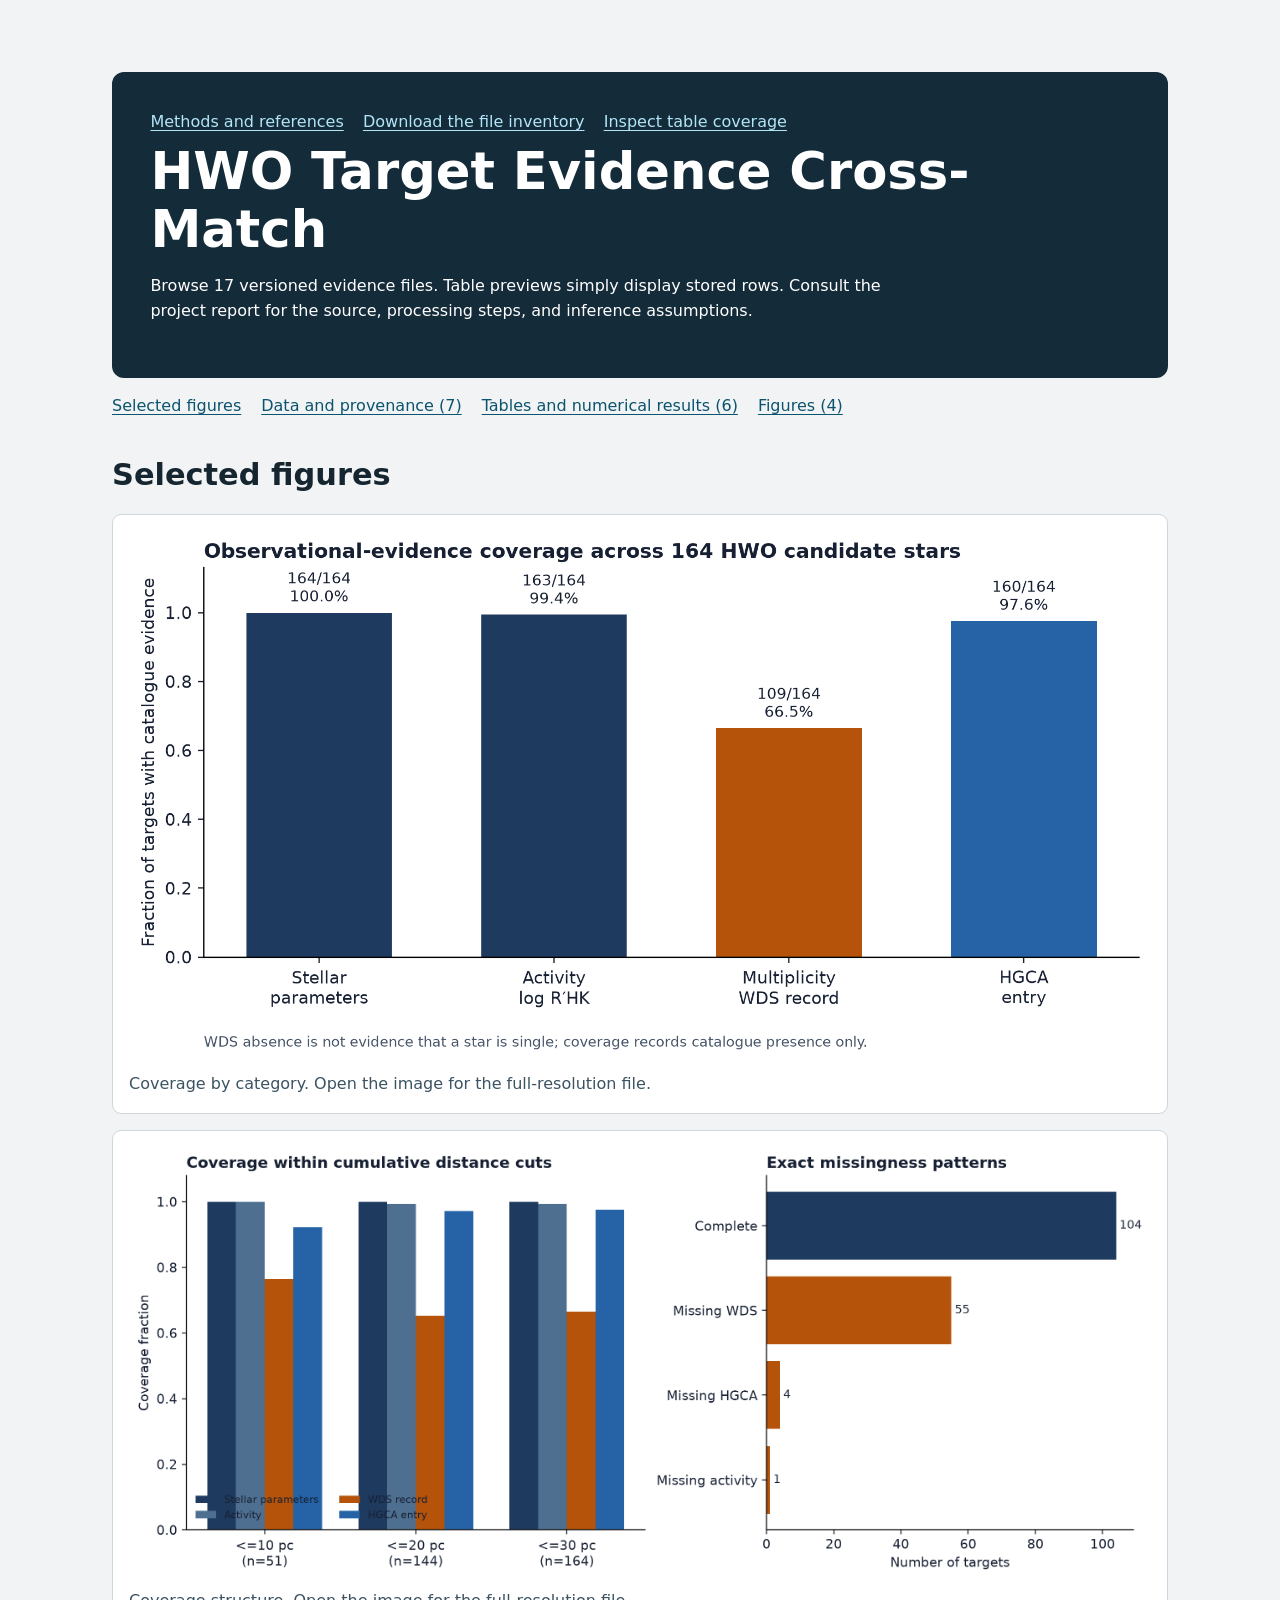
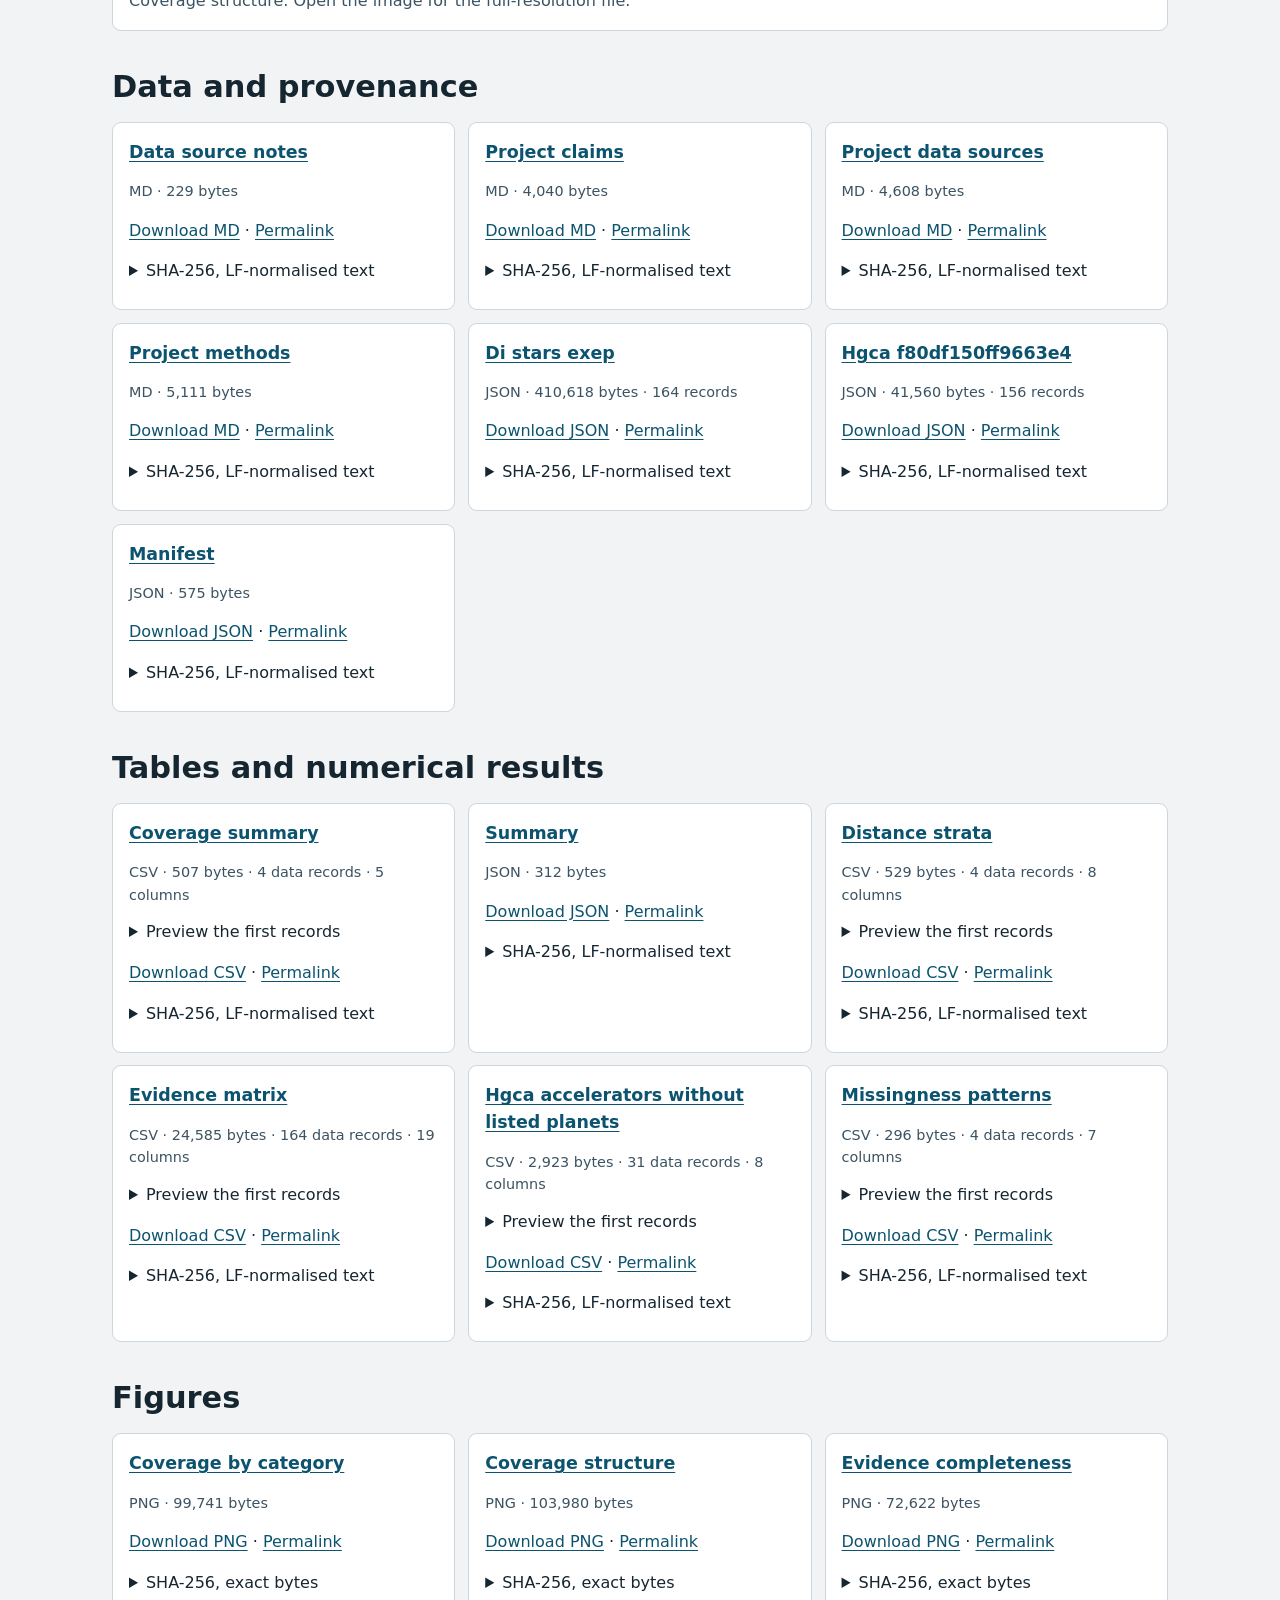
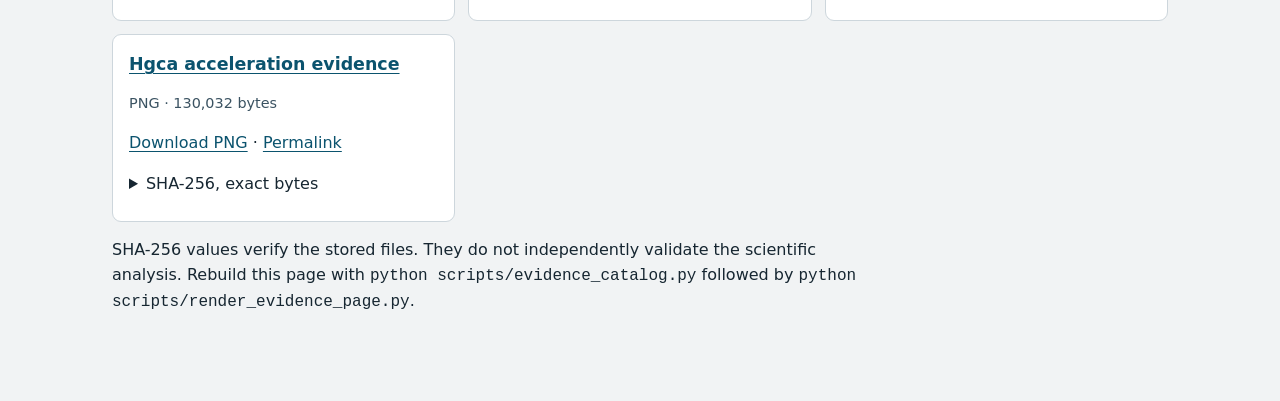
==== commit b5f79d0b: "Link the public HWO table profiles and fix their regression test import" ====
--- a/evidence.html
+++ b/evidence.html
@@ -29,7 +29,7 @@
 <a class="skip" href="#evidence-content">Skip to file list</a>
 <main>
 <header>
-<nav aria-label="Evidence links"><a href="https://github.com/Biswajit1999/hwo-target-evidence-atlas#readme">Methods and references</a><a href="evidence/manifest.json" download>Download the file inventory</a></nav>
+<nav aria-label="Evidence links"><a href="https://github.com/Biswajit1999/hwo-target-evidence-atlas#readme">Methods and references</a><a href="evidence/manifest.json" download>Download the file inventory</a><a href="table-evidence.html">Inspect table coverage</a></nav>
 <h1>HWO Target Evidence Cross-Match</h1>
 <p>Browse 17 versioned evidence files. Table previews simply display stored rows. Consult the project report for the source, processing steps, and inference assumptions.</p>
 </header>
